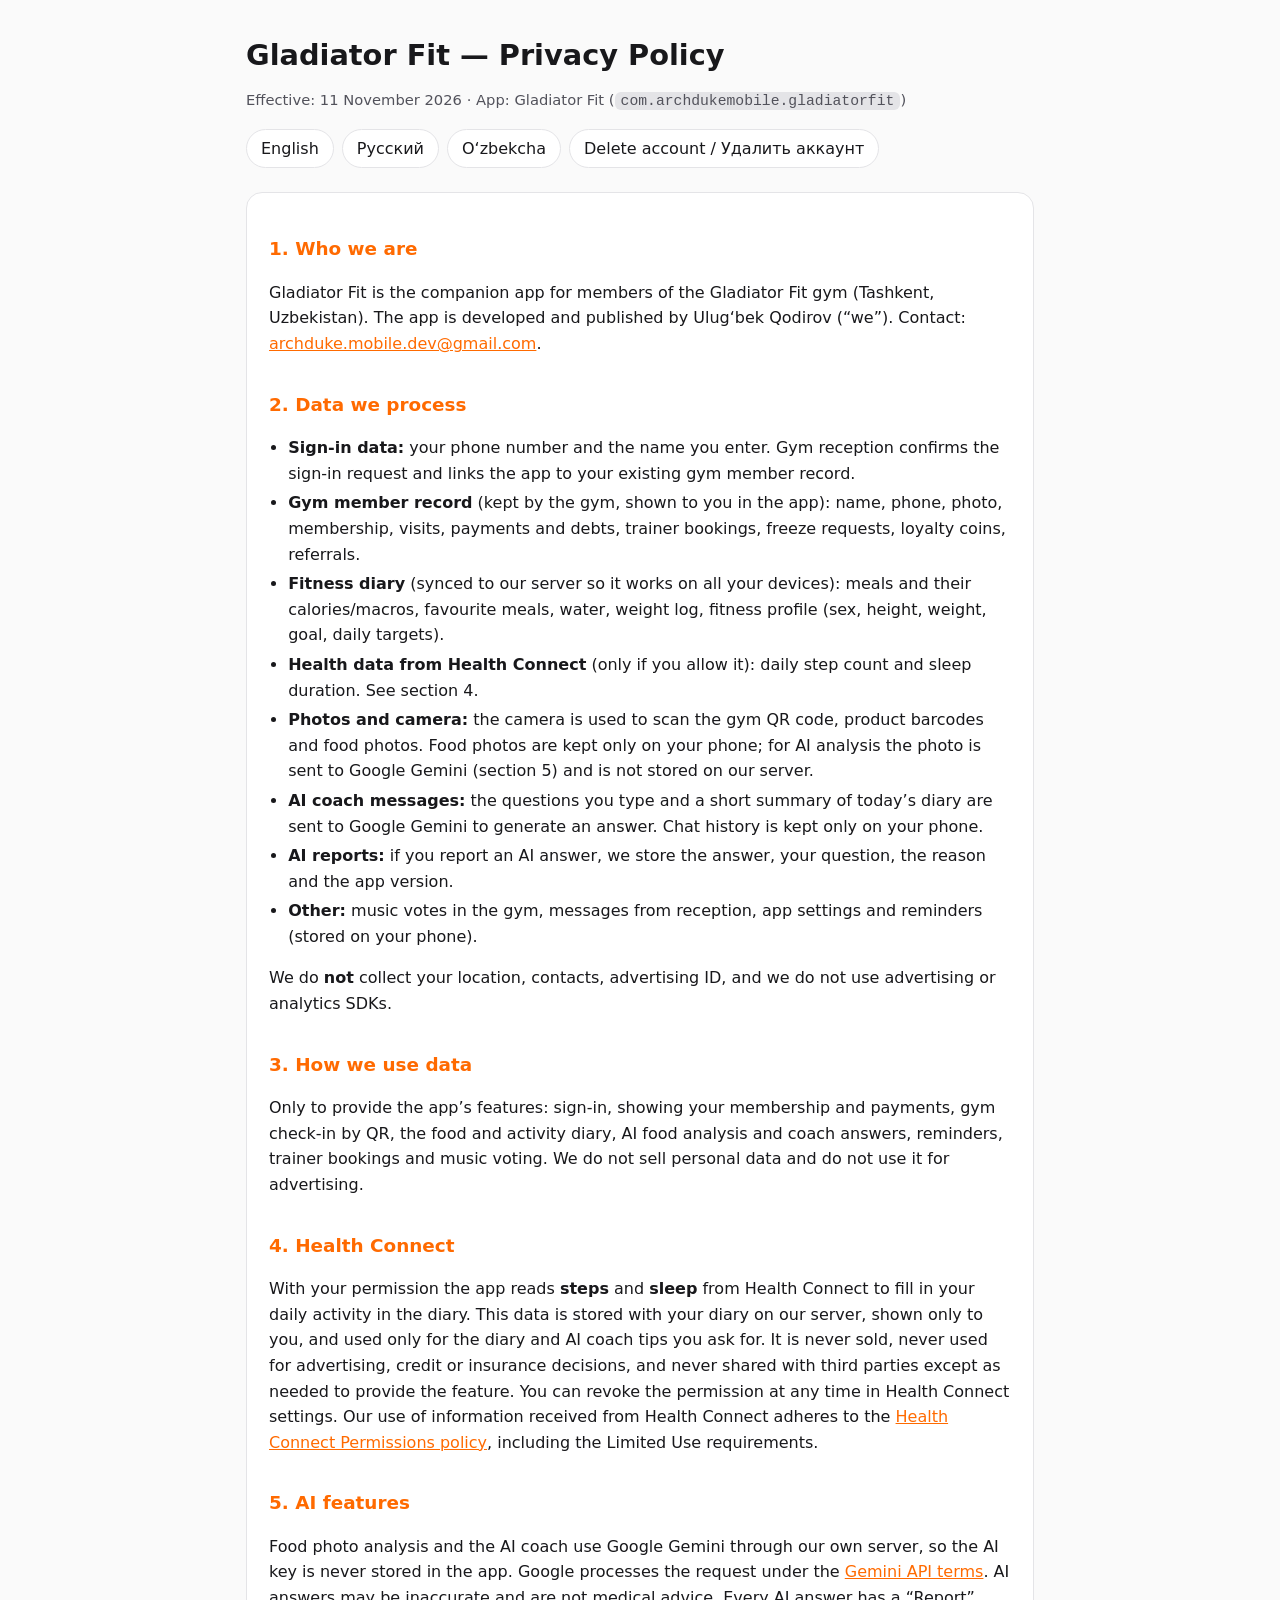
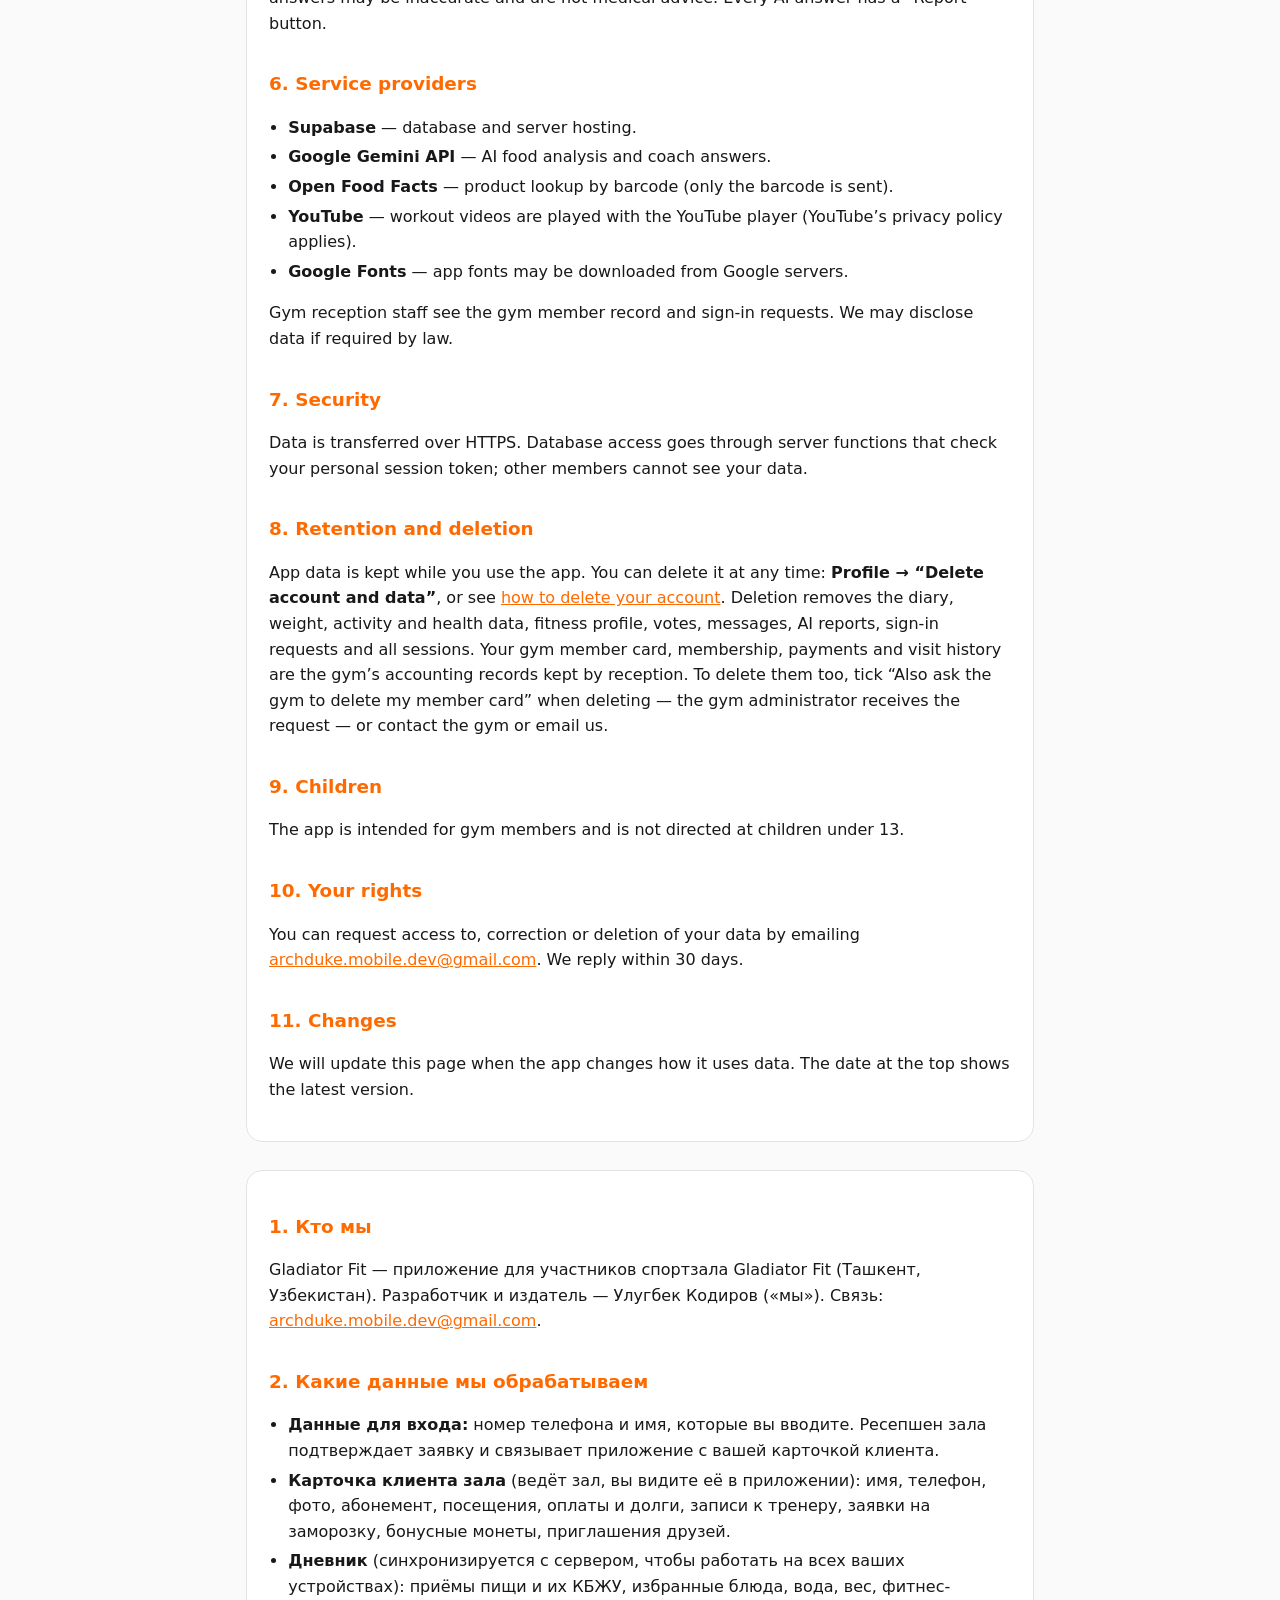
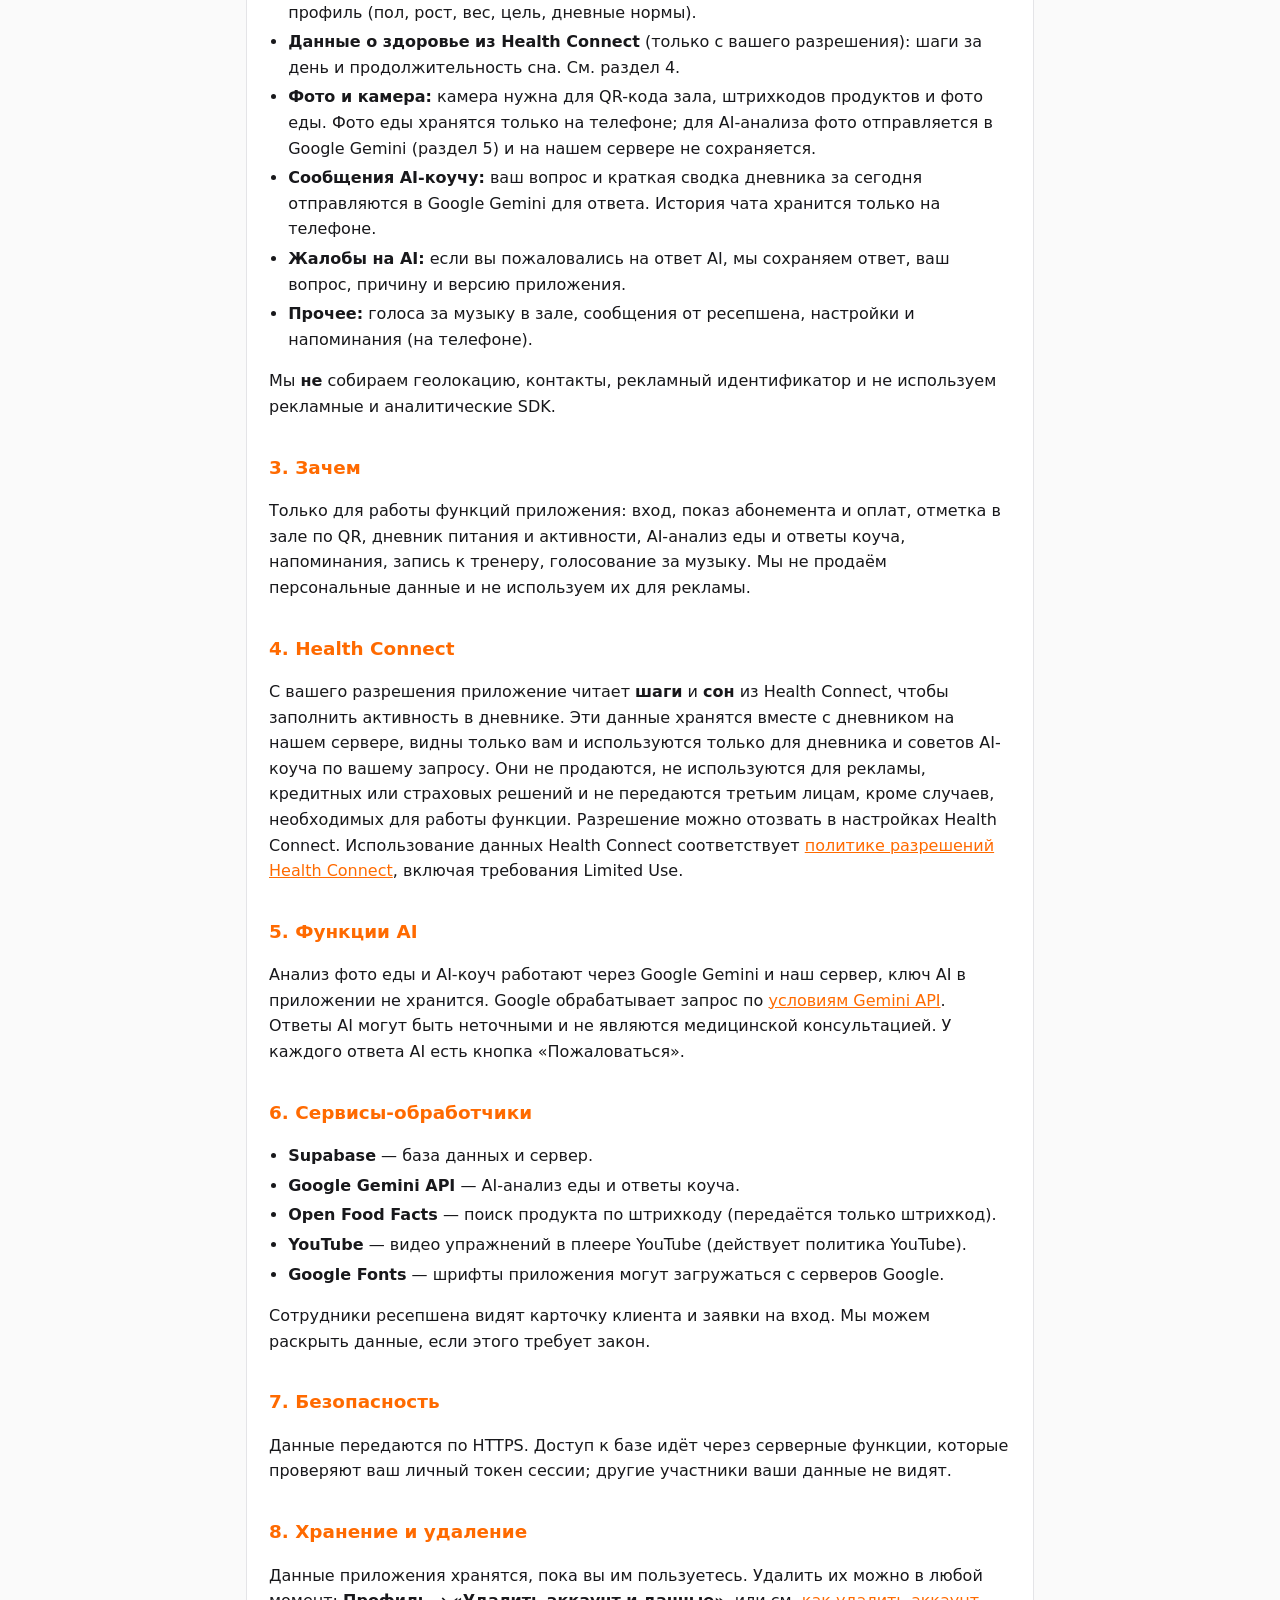
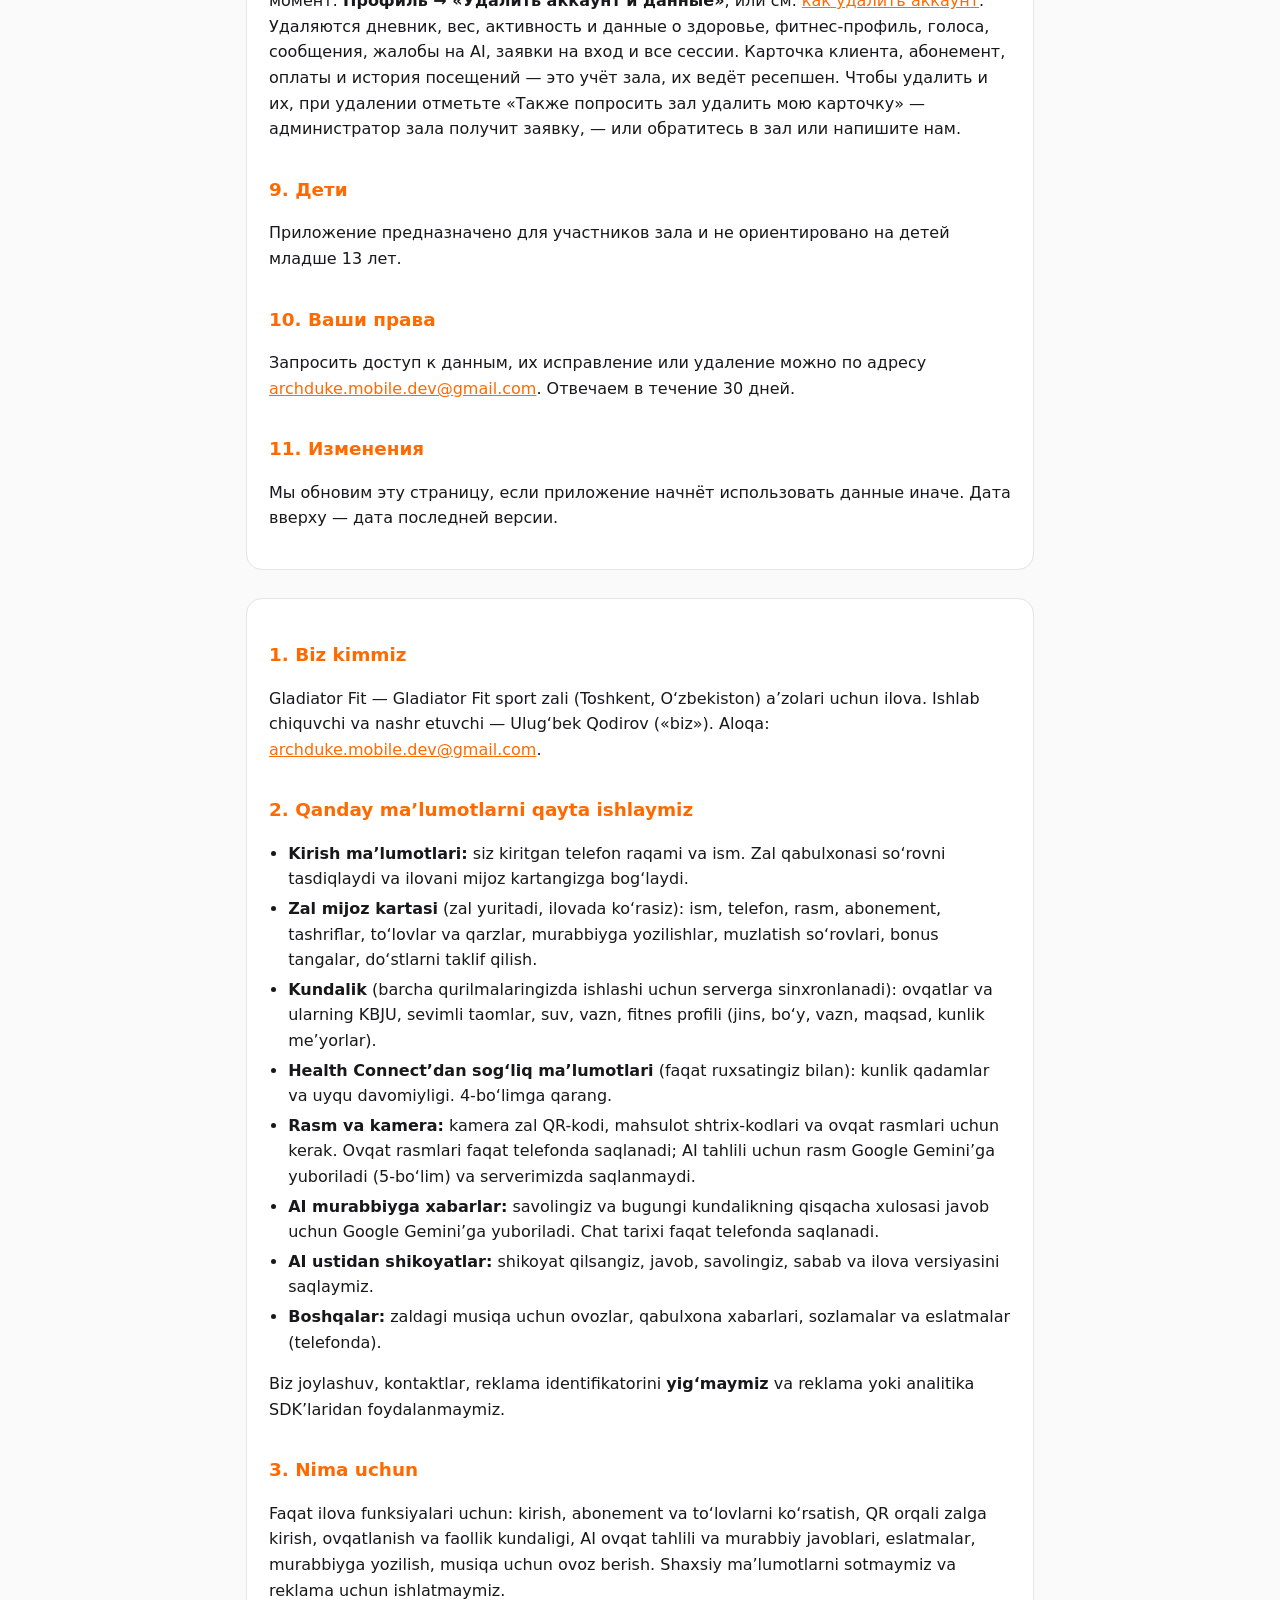
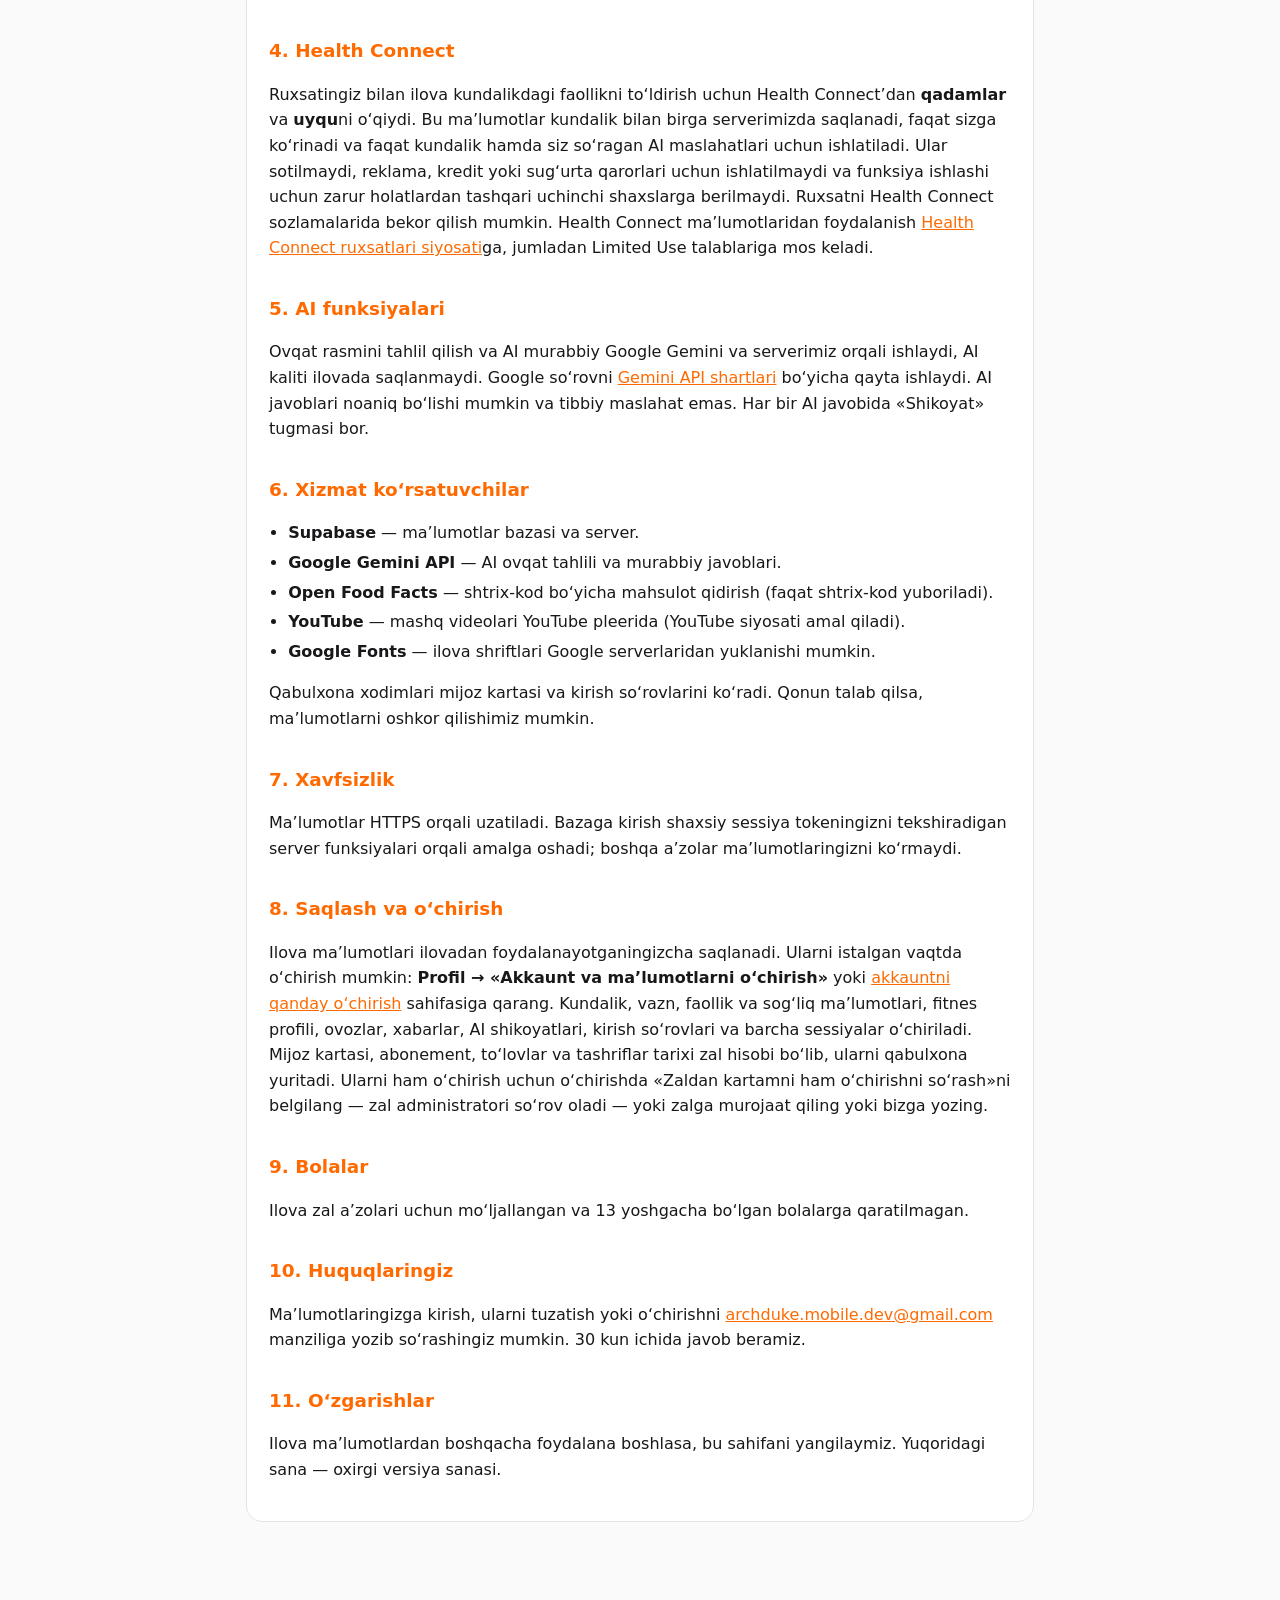
==== index.html @ bf70aa6d "Gladiator Fit privacy policy and account deletion pages Co-Authored-By: Claude Opus 5.5 <noreply@ant" ====
<!doctype html>
<html lang="en">
<head>
<meta charset="utf-8">
<meta name="viewport" content="width=device-width, initial-scale=1">
<title>Gladiator Fit — Privacy Policy</title>
<link rel="stylesheet" href="style.css">
</head>
<body>
<main>
<h1>Gladiator Fit — Privacy Policy</h1>
<p class="muted">Effective: 11 November 2026 · App: Gladiator Fit (<code>com.archdukemobile.gladiatorfit</code>)</p>
<nav class="lang"><a href="#en">English</a><a href="#ru">Русский</a><a href="#uz">O‘zbekcha</a><a href="delete-account/">Delete account / Удалить аккаунт</a></nav>

<!-- ═══════════════════════════ ENGLISH ═══════════════════════════ -->
<section class="l" id="en" lang="en">
<h2>1. Who we are</h2>
<p>Gladiator Fit is the companion app for members of the Gladiator Fit gym (Tashkent, Uzbekistan). The app is developed and published by Ulug‘bek Qodirov (“we”). Contact: <a href="mailto:archduke.mobile.dev@gmail.com">archduke.mobile.dev@gmail.com</a>.</p>

<h2>2. Data we process</h2>
<ul>
<li><b>Sign-in data:</b> your phone number and the name you enter. Gym reception confirms the sign-in request and links the app to your existing gym member record.</li>
<li><b>Gym member record</b> (kept by the gym, shown to you in the app): name, phone, photo, membership, visits, payments and debts, trainer bookings, freeze requests, loyalty coins, referrals.</li>
<li><b>Fitness diary</b> (synced to our server so it works on all your devices): meals and their calories/macros, favourite meals, water, weight log, fitness profile (sex, height, weight, goal, daily targets).</li>
<li><b>Health data from Health Connect</b> (only if you allow it): daily step count and sleep duration. See section 4.</li>
<li><b>Photos and camera:</b> the camera is used to scan the gym QR code, product barcodes and food photos. Food photos are kept only on your phone; for AI analysis the photo is sent to Google Gemini (section 5) and is not stored on our server.</li>
<li><b>AI coach messages:</b> the questions you type and a short summary of today’s diary are sent to Google Gemini to generate an answer. Chat history is kept only on your phone.</li>
<li><b>AI reports:</b> if you report an AI answer, we store the answer, your question, the reason and the app version.</li>
<li><b>Other:</b> music votes in the gym, messages from reception, app settings and reminders (stored on your phone).</li>
</ul>
<p>We do <b>not</b> collect your location, contacts, advertising ID, and we do not use advertising or analytics SDKs.</p>

<h2>3. How we use data</h2>
<p>Only to provide the app’s features: sign-in, showing your membership and payments, gym check-in by QR, the food and activity diary, AI food analysis and coach answers, reminders, trainer bookings and music voting. We do not sell personal data and do not use it for advertising.</p>

<h2>4. Health Connect</h2>
<p>With your permission the app reads <b>steps</b> and <b>sleep</b> from Health Connect to fill in your daily activity in the diary. This data is stored with your diary on our server, shown only to you, and used only for the diary and AI coach tips you ask for. It is never sold, never used for advertising, credit or insurance decisions, and never shared with third parties except as needed to provide the feature. You can revoke the permission at any time in Health Connect settings. Our use of information received from Health Connect adheres to the <a href="https://support.google.com/googleplay/android-developer/answer/12991134">Health Connect Permissions policy</a>, including the Limited Use requirements.</p>

<h2>5. AI features</h2>
<p>Food photo analysis and the AI coach use Google Gemini through our own server, so the AI key is never stored in the app. Google processes the request under the <a href="https://ai.google.dev/gemini-api/terms">Gemini API terms</a>. AI answers may be inaccurate and are not medical advice. Every AI answer has a “Report” button.</p>

<h2>6. Service providers</h2>
<ul>
<li><b>Supabase</b> — database and server hosting.</li>
<li><b>Google Gemini API</b> — AI food analysis and coach answers.</li>
<li><b>Open Food Facts</b> — product lookup by barcode (only the barcode is sent).</li>
<li><b>YouTube</b> — workout videos are played with the YouTube player (YouTube’s privacy policy applies).</li>
<li><b>Google Fonts</b> — app fonts may be downloaded from Google servers.</li>
</ul>
<p>Gym reception staff see the gym member record and sign-in requests. We may disclose data if required by law.</p>

<h2>7. Security</h2>
<p>Data is transferred over HTTPS. Database access goes through server functions that check your personal session token; other members cannot see your data.</p>

<h2>8. Retention and deletion</h2>
<p>App data is kept while you use the app. You can delete it at any time: <b>Profile → “Delete account and data”</b>, or see <a href="delete-account/">how to delete your account</a>. Deletion removes the diary, weight, activity and health data, fitness profile, votes, messages, AI reports, sign-in requests and all sessions. Your gym member card, membership, payments and visit history are the gym’s accounting records kept by reception. To delete them too, tick “Also ask the gym to delete my member card” when deleting — the gym administrator receives the request — or contact the gym or email us.</p>

<h2>9. Children</h2>
<p>The app is intended for gym members and is not directed at children under 13.</p>

<h2>10. Your rights</h2>
<p>You can request access to, correction or deletion of your data by emailing <a href="mailto:archduke.mobile.dev@gmail.com">archduke.mobile.dev@gmail.com</a>. We reply within 30 days.</p>

<h2>11. Changes</h2>
<p>We will update this page when the app changes how it uses data. The date at the top shows the latest version.</p>
</section>

<!-- ═══════════════════════════ РУССКИЙ ═══════════════════════════ -->
<section class="l" id="ru" lang="ru">
<h2>1. Кто мы</h2>
<p>Gladiator Fit — приложение для участников спортзала Gladiator Fit (Ташкент, Узбекистан). Разработчик и издатель — Улугбек Кодиров («мы»). Связь: <a href="mailto:archduke.mobile.dev@gmail.com">archduke.mobile.dev@gmail.com</a>.</p>

<h2>2. Какие данные мы обрабатываем</h2>
<ul>
<li><b>Данные для входа:</b> номер телефона и имя, которые вы вводите. Ресепшен зала подтверждает заявку и связывает приложение с вашей карточкой клиента.</li>
<li><b>Карточка клиента зала</b> (ведёт зал, вы видите её в приложении): имя, телефон, фото, абонемент, посещения, оплаты и долги, записи к тренеру, заявки на заморозку, бонусные монеты, приглашения друзей.</li>
<li><b>Дневник</b> (синхронизируется с сервером, чтобы работать на всех ваших устройствах): приёмы пищи и их КБЖУ, избранные блюда, вода, вес, фитнес-профиль (пол, рост, вес, цель, дневные нормы).</li>
<li><b>Данные о здоровье из Health Connect</b> (только с вашего разрешения): шаги за день и продолжительность сна. См. раздел 4.</li>
<li><b>Фото и камера:</b> камера нужна для QR-кода зала, штрихкодов продуктов и фото еды. Фото еды хранятся только на телефоне; для AI-анализа фото отправляется в Google Gemini (раздел 5) и на нашем сервере не сохраняется.</li>
<li><b>Сообщения AI-коучу:</b> ваш вопрос и краткая сводка дневника за сегодня отправляются в Google Gemini для ответа. История чата хранится только на телефоне.</li>
<li><b>Жалобы на AI:</b> если вы пожаловались на ответ AI, мы сохраняем ответ, ваш вопрос, причину и версию приложения.</li>
<li><b>Прочее:</b> голоса за музыку в зале, сообщения от ресепшена, настройки и напоминания (на телефоне).</li>
</ul>
<p>Мы <b>не</b> собираем геолокацию, контакты, рекламный идентификатор и не используем рекламные и аналитические SDK.</p>

<h2>3. Зачем</h2>
<p>Только для работы функций приложения: вход, показ абонемента и оплат, отметка в зале по QR, дневник питания и активности, AI-анализ еды и ответы коуча, напоминания, запись к тренеру, голосование за музыку. Мы не продаём персональные данные и не используем их для рекламы.</p>

<h2>4. Health Connect</h2>
<p>С вашего разрешения приложение читает <b>шаги</b> и <b>сон</b> из Health Connect, чтобы заполнить активность в дневнике. Эти данные хранятся вместе с дневником на нашем сервере, видны только вам и используются только для дневника и советов AI-коуча по вашему запросу. Они не продаются, не используются для рекламы, кредитных или страховых решений и не передаются третьим лицам, кроме случаев, необходимых для работы функции. Разрешение можно отозвать в настройках Health Connect. Использование данных Health Connect соответствует <a href="https://support.google.com/googleplay/android-developer/answer/12991134">политике разрешений Health Connect</a>, включая требования Limited Use.</p>

<h2>5. Функции AI</h2>
<p>Анализ фото еды и AI-коуч работают через Google Gemini и наш сервер, ключ AI в приложении не хранится. Google обрабатывает запрос по <a href="https://ai.google.dev/gemini-api/terms">условиям Gemini API</a>. Ответы AI могут быть неточными и не являются медицинской консультацией. У каждого ответа AI есть кнопка «Пожаловаться».</p>

<h2>6. Сервисы-обработчики</h2>
<ul>
<li><b>Supabase</b> — база данных и сервер.</li>
<li><b>Google Gemini API</b> — AI-анализ еды и ответы коуча.</li>
<li><b>Open Food Facts</b> — поиск продукта по штрихкоду (передаётся только штрихкод).</li>
<li><b>YouTube</b> — видео упражнений в плеере YouTube (действует политика YouTube).</li>
<li><b>Google Fonts</b> — шрифты приложения могут загружаться с серверов Google.</li>
</ul>
<p>Сотрудники ресепшена видят карточку клиента и заявки на вход. Мы можем раскрыть данные, если этого требует закон.</p>

<h2>7. Безопасность</h2>
<p>Данные передаются по HTTPS. Доступ к базе идёт через серверные функции, которые проверяют ваш личный токен сессии; другие участники ваши данные не видят.</p>

<h2>8. Хранение и удаление</h2>
<p>Данные приложения хранятся, пока вы им пользуетесь. Удалить их можно в любой момент: <b>Профиль → «Удалить аккаунт и данные»</b>, или см. <a href="delete-account/#ru">как удалить аккаунт</a>. Удаляются дневник, вес, активность и данные о здоровье, фитнес-профиль, голоса, сообщения, жалобы на AI, заявки на вход и все сессии. Карточка клиента, абонемент, оплаты и история посещений — это учёт зала, их ведёт ресепшен. Чтобы удалить и их, при удалении отметьте «Также попросить зал удалить мою карточку» — администратор зала получит заявку, — или обратитесь в зал или напишите нам.</p>

<h2>9. Дети</h2>
<p>Приложение предназначено для участников зала и не ориентировано на детей младше 13 лет.</p>

<h2>10. Ваши права</h2>
<p>Запросить доступ к данным, их исправление или удаление можно по адресу <a href="mailto:archduke.mobile.dev@gmail.com">archduke.mobile.dev@gmail.com</a>. Отвечаем в течение 30 дней.</p>

<h2>11. Изменения</h2>
<p>Мы обновим эту страницу, если приложение начнёт использовать данные иначе. Дата вверху — дата последней версии.</p>
</section>

<!-- ═══════════════════════════ O‘ZBEKCHA ═══════════════════════════ -->
<section class="l" id="uz" lang="uz">
<h2>1. Biz kimmiz</h2>
<p>Gladiator Fit — Gladiator Fit sport zali (Toshkent, O‘zbekiston) a’zolari uchun ilova. Ishlab chiquvchi va nashr etuvchi — Ulug‘bek Qodirov («biz»). Aloqa: <a href="mailto:archduke.mobile.dev@gmail.com">archduke.mobile.dev@gmail.com</a>.</p>

<h2>2. Qanday ma’lumotlarni qayta ishlaymiz</h2>
<ul>
<li><b>Kirish ma’lumotlari:</b> siz kiritgan telefon raqami va ism. Zal qabulxonasi so‘rovni tasdiqlaydi va ilovani mijoz kartangizga bog‘laydi.</li>
<li><b>Zal mijoz kartasi</b> (zal yuritadi, ilovada ko‘rasiz): ism, telefon, rasm, abonement, tashriflar, to‘lovlar va qarzlar, murabbiyga yozilishlar, muzlatish so‘rovlari, bonus tangalar, do‘stlarni taklif qilish.</li>
<li><b>Kundalik</b> (barcha qurilmalaringizda ishlashi uchun serverga sinxronlanadi): ovqatlar va ularning KBJU, sevimli taomlar, suv, vazn, fitnes profili (jins, bo‘y, vazn, maqsad, kunlik me’yorlar).</li>
<li><b>Health Connect’dan sog‘liq ma’lumotlari</b> (faqat ruxsatingiz bilan): kunlik qadamlar va uyqu davomiyligi. 4-bo‘limga qarang.</li>
<li><b>Rasm va kamera:</b> kamera zal QR-kodi, mahsulot shtrix-kodlari va ovqat rasmlari uchun kerak. Ovqat rasmlari faqat telefonda saqlanadi; AI tahlili uchun rasm Google Gemini’ga yuboriladi (5-bo‘lim) va serverimizda saqlanmaydi.</li>
<li><b>AI murabbiyga xabarlar:</b> savolingiz va bugungi kundalikning qisqacha xulosasi javob uchun Google Gemini’ga yuboriladi. Chat tarixi faqat telefonda saqlanadi.</li>
<li><b>AI ustidan shikoyatlar:</b> shikoyat qilsangiz, javob, savolingiz, sabab va ilova versiyasini saqlaymiz.</li>
<li><b>Boshqalar:</b> zaldagi musiqa uchun ovozlar, qabulxona xabarlari, sozlamalar va eslatmalar (telefonda).</li>
</ul>
<p>Biz joylashuv, kontaktlar, reklama identifikatorini <b>yig‘maymiz</b> va reklama yoki analitika SDK’laridan foydalanmaymiz.</p>

<h2>3. Nima uchun</h2>
<p>Faqat ilova funksiyalari uchun: kirish, abonement va to‘lovlarni ko‘rsatish, QR orqali zalga kirish, ovqatlanish va faollik kundaligi, AI ovqat tahlili va murabbiy javoblari, eslatmalar, murabbiyga yozilish, musiqa uchun ovoz berish. Shaxsiy ma’lumotlarni sotmaymiz va reklama uchun ishlatmaymiz.</p>

<h2>4. Health Connect</h2>
<p>Ruxsatingiz bilan ilova kundalikdagi faollikni to‘ldirish uchun Health Connect’dan <b>qadamlar</b> va <b>uyqu</b>ni o‘qiydi. Bu ma’lumotlar kundalik bilan birga serverimizda saqlanadi, faqat sizga ko‘rinadi va faqat kundalik hamda siz so‘ragan AI maslahatlari uchun ishlatiladi. Ular sotilmaydi, reklama, kredit yoki sug‘urta qarorlari uchun ishlatilmaydi va funksiya ishlashi uchun zarur holatlardan tashqari uchinchi shaxslarga berilmaydi. Ruxsatni Health Connect sozlamalarida bekor qilish mumkin. Health Connect ma’lumotlaridan foydalanish <a href="https://support.google.com/googleplay/android-developer/answer/12991134">Health Connect ruxsatlari siyosati</a>ga, jumladan Limited Use talablariga mos keladi.</p>

<h2>5. AI funksiyalari</h2>
<p>Ovqat rasmini tahlil qilish va AI murabbiy Google Gemini va serverimiz orqali ishlaydi, AI kaliti ilovada saqlanmaydi. Google so‘rovni <a href="https://ai.google.dev/gemini-api/terms">Gemini API shartlari</a> bo‘yicha qayta ishlaydi. AI javoblari noaniq bo‘lishi mumkin va tibbiy maslahat emas. Har bir AI javobida «Shikoyat» tugmasi bor.</p>

<h2>6. Xizmat ko‘rsatuvchilar</h2>
<ul>
<li><b>Supabase</b> — ma’lumotlar bazasi va server.</li>
<li><b>Google Gemini API</b> — AI ovqat tahlili va murabbiy javoblari.</li>
<li><b>Open Food Facts</b> — shtrix-kod bo‘yicha mahsulot qidirish (faqat shtrix-kod yuboriladi).</li>
<li><b>YouTube</b> — mashq videolari YouTube pleerida (YouTube siyosati amal qiladi).</li>
<li><b>Google Fonts</b> — ilova shriftlari Google serverlaridan yuklanishi mumkin.</li>
</ul>
<p>Qabulxona xodimlari mijoz kartasi va kirish so‘rovlarini ko‘radi. Qonun talab qilsa, ma’lumotlarni oshkor qilishimiz mumkin.</p>

<h2>7. Xavfsizlik</h2>
<p>Ma’lumotlar HTTPS orqali uzatiladi. Bazaga kirish shaxsiy sessiya tokeningizni tekshiradigan server funksiyalari orqali amalga oshadi; boshqa a’zolar ma’lumotlaringizni ko‘rmaydi.</p>

<h2>8. Saqlash va o‘chirish</h2>
<p>Ilova ma’lumotlari ilovadan foydalanayotganingizcha saqlanadi. Ularni istalgan vaqtda o‘chirish mumkin: <b>Profil → «Akkaunt va ma’lumotlarni o‘chirish»</b> yoki <a href="delete-account/#uz">akkauntni qanday o‘chirish</a> sahifasiga qarang. Kundalik, vazn, faollik va sog‘liq ma’lumotlari, fitnes profili, ovozlar, xabarlar, AI shikoyatlari, kirish so‘rovlari va barcha sessiyalar o‘chiriladi. Mijoz kartasi, abonement, to‘lovlar va tashriflar tarixi zal hisobi bo‘lib, ularni qabulxona yuritadi. Ularni ham o‘chirish uchun o‘chirishda «Zaldan kartamni ham o‘chirishni so‘rash»ni belgilang — zal administratori so‘rov oladi — yoki zalga murojaat qiling yoki bizga yozing.</p>

<h2>9. Bolalar</h2>
<p>Ilova zal a’zolari uchun mo‘ljallangan va 13 yoshgacha bo‘lgan bolalarga qaratilmagan.</p>

<h2>10. Huquqlaringiz</h2>
<p>Ma’lumotlaringizga kirish, ularni tuzatish yoki o‘chirishni <a href="mailto:archduke.mobile.dev@gmail.com">archduke.mobile.dev@gmail.com</a> manziliga yozib so‘rashingiz mumkin. 30 kun ichida javob beramiz.</p>

<h2>11. O‘zgarishlar</h2>
<p>Ilova ma’lumotlardan boshqacha foydalana boshlasa, bu sahifani yangilaymiz. Yuqoridagi sana — oxirgi versiya sanasi.</p>
</section>
</main>
</body>
</html>
---- style.css ----
:root{--bg:#0f0f10;--card:#18181b;--text:#e7e7ea;--muted:#a1a1aa;--accent:#ff6a00;--line:#2a2a30}
@media (prefers-color-scheme: light){:root{--bg:#fafafa;--card:#fff;--text:#18181b;--muted:#52525b;--line:#e4e4e7}}
*{box-sizing:border-box}
body{margin:0;background:var(--bg);color:var(--text);font:16px/1.6 system-ui,-apple-system,"Segoe UI",Roboto,sans-serif}
main{max-width:820px;margin:0 auto;padding:32px 16px 64px}
h1{font-size:1.8rem;line-height:1.25;margin:.2em 0}
h2{font-size:1.15rem;margin:1.8em 0 .4em;color:var(--accent)}
.lang{display:flex;gap:8px;flex-wrap:wrap;margin:12px 0 24px}
.lang a{padding:6px 14px;border:1px solid var(--line);border-radius:999px;color:var(--text);text-decoration:none;background:var(--card)}
section.l{background:var(--card);border:1px solid var(--line);border-radius:16px;padding:8px 22px 22px;margin-bottom:28px}
.muted{color:var(--muted);font-size:.92rem}
a{color:var(--accent)}
ul{padding-left:1.2em}
li{margin:.25em 0}
code{background:var(--line);padding:1px 6px;border-radius:6px}
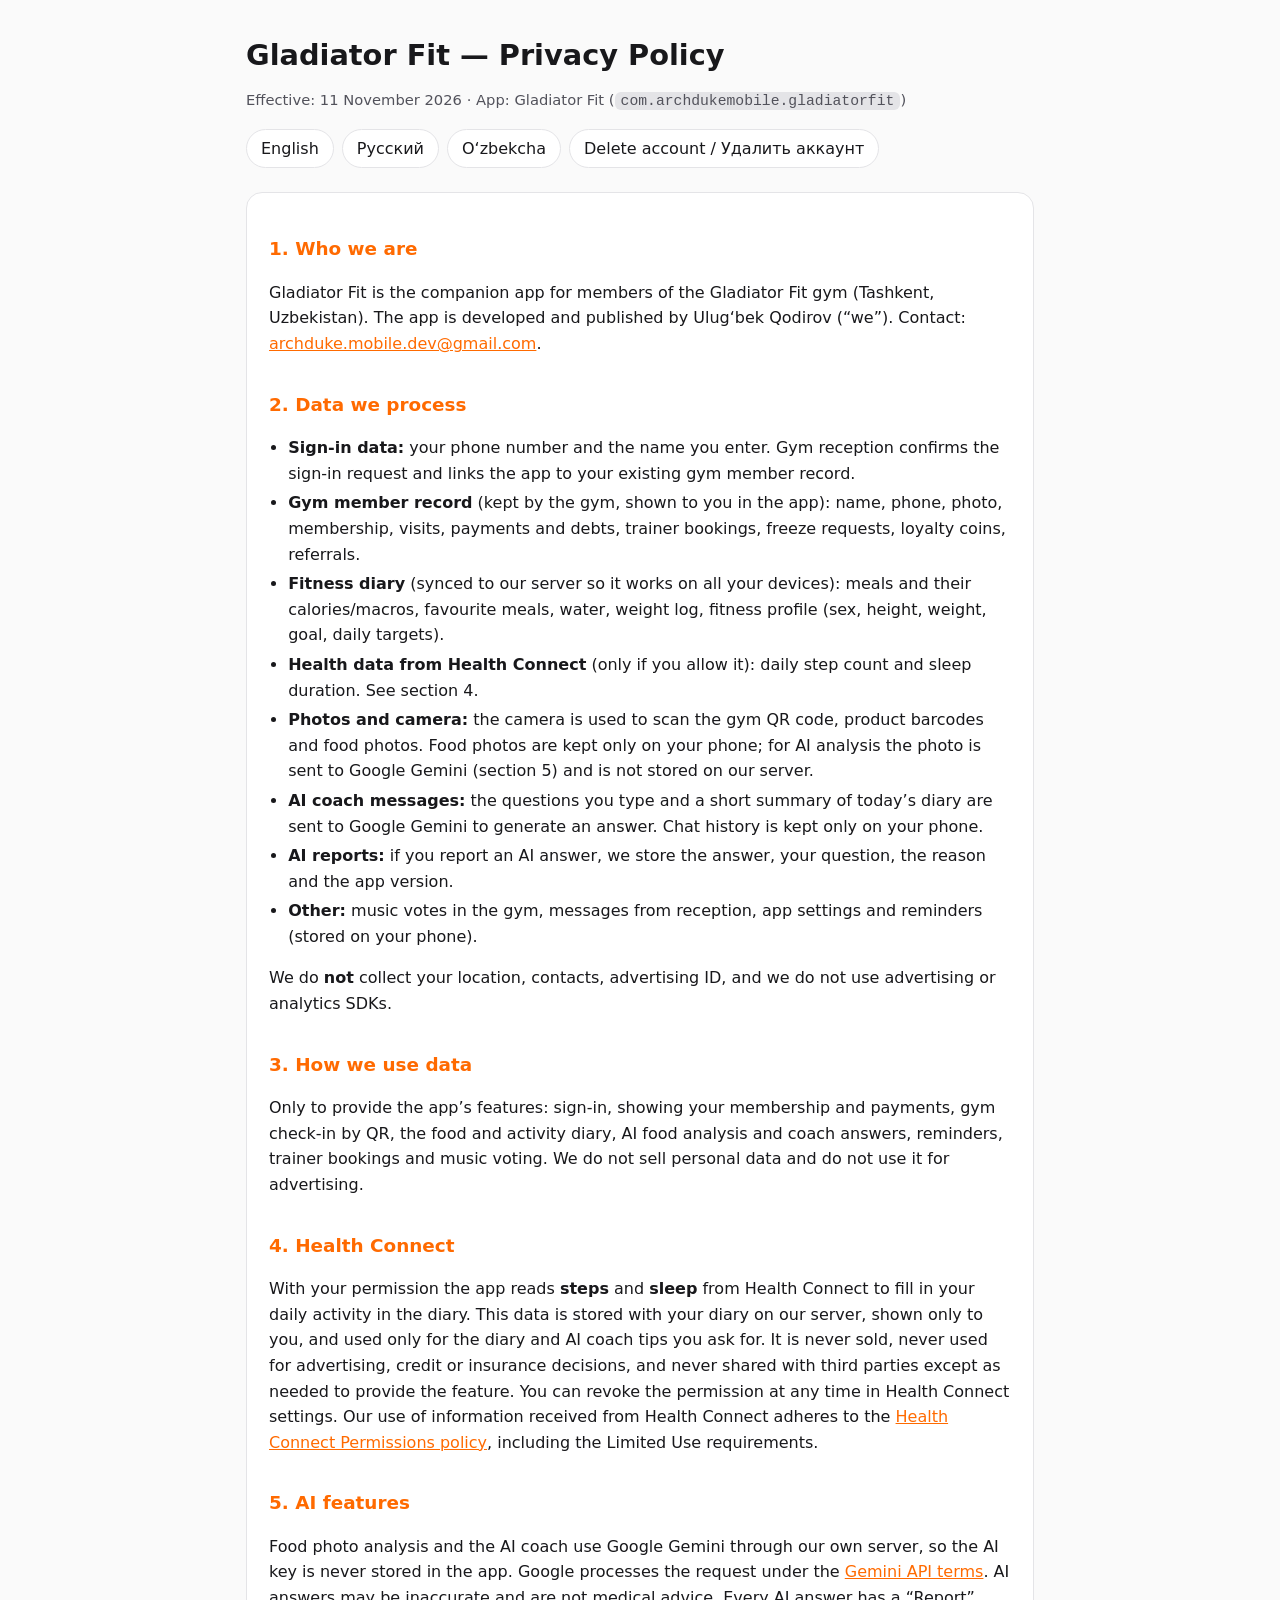
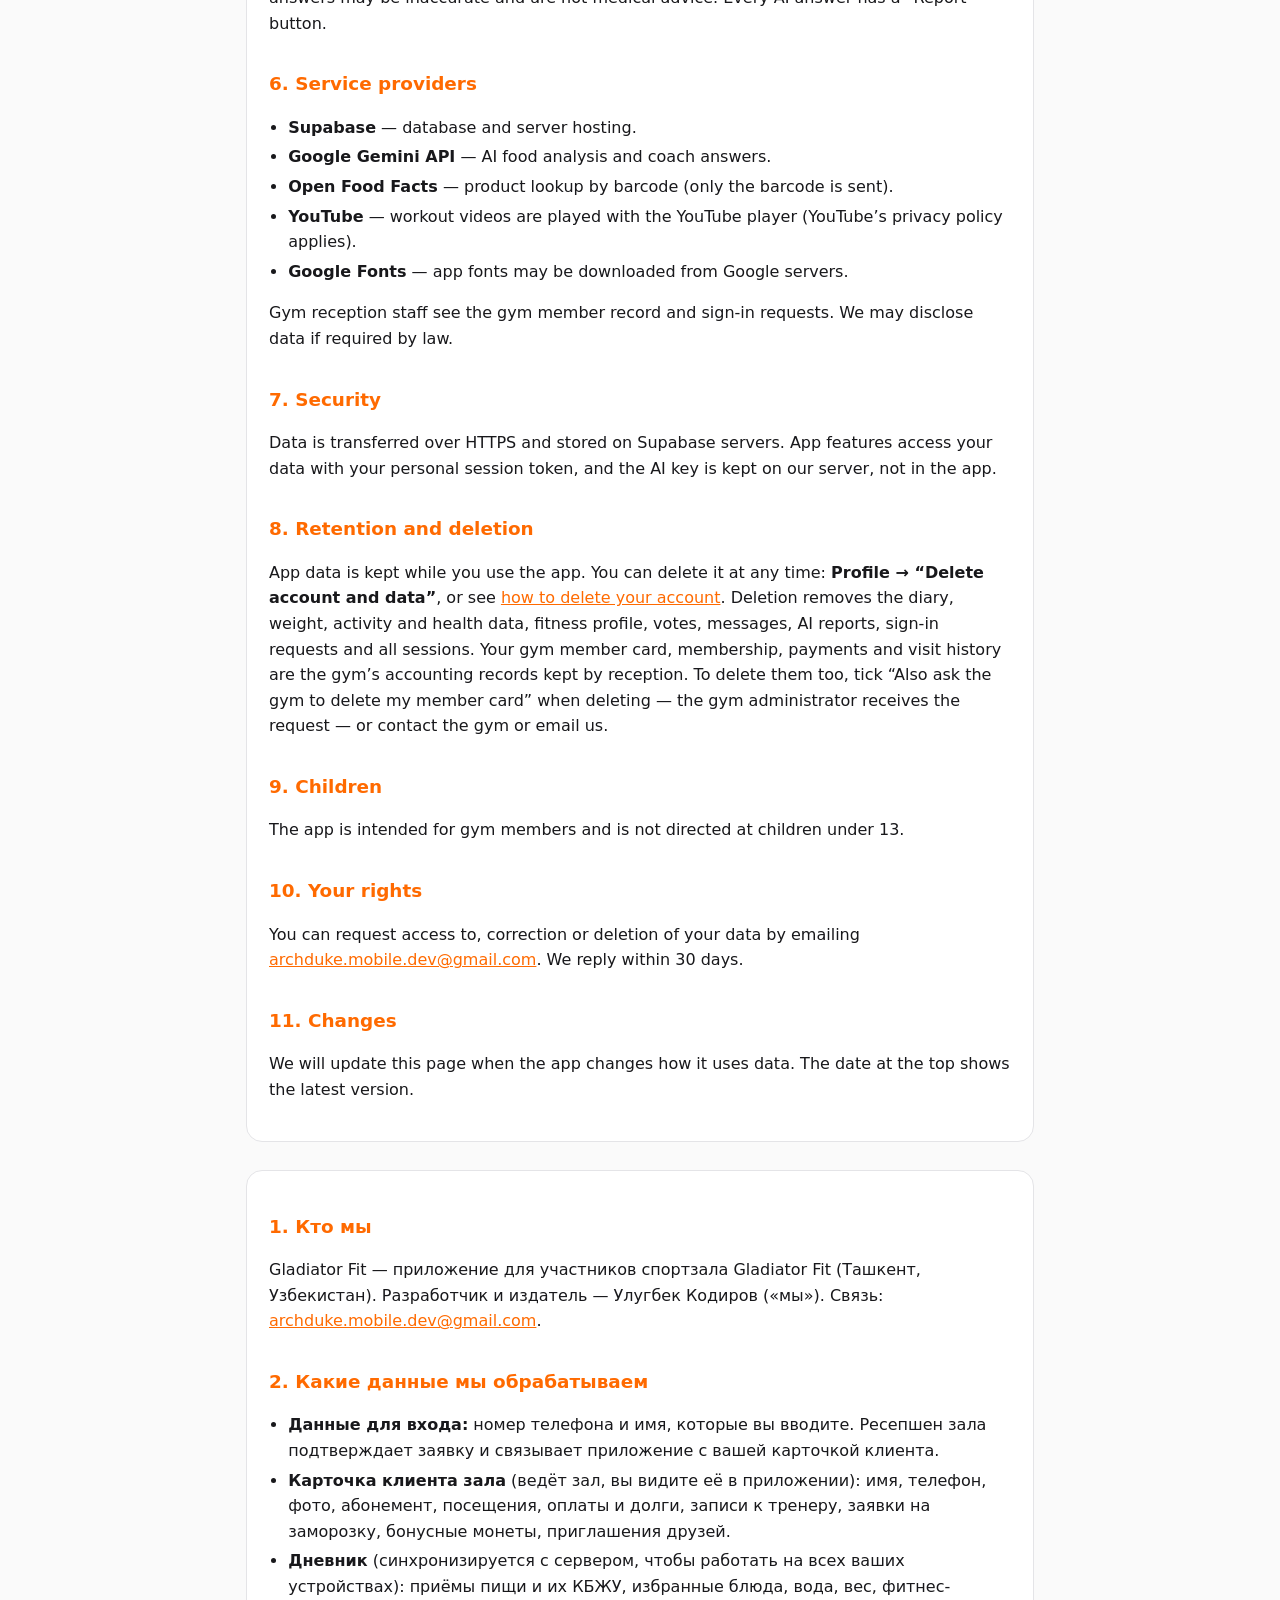
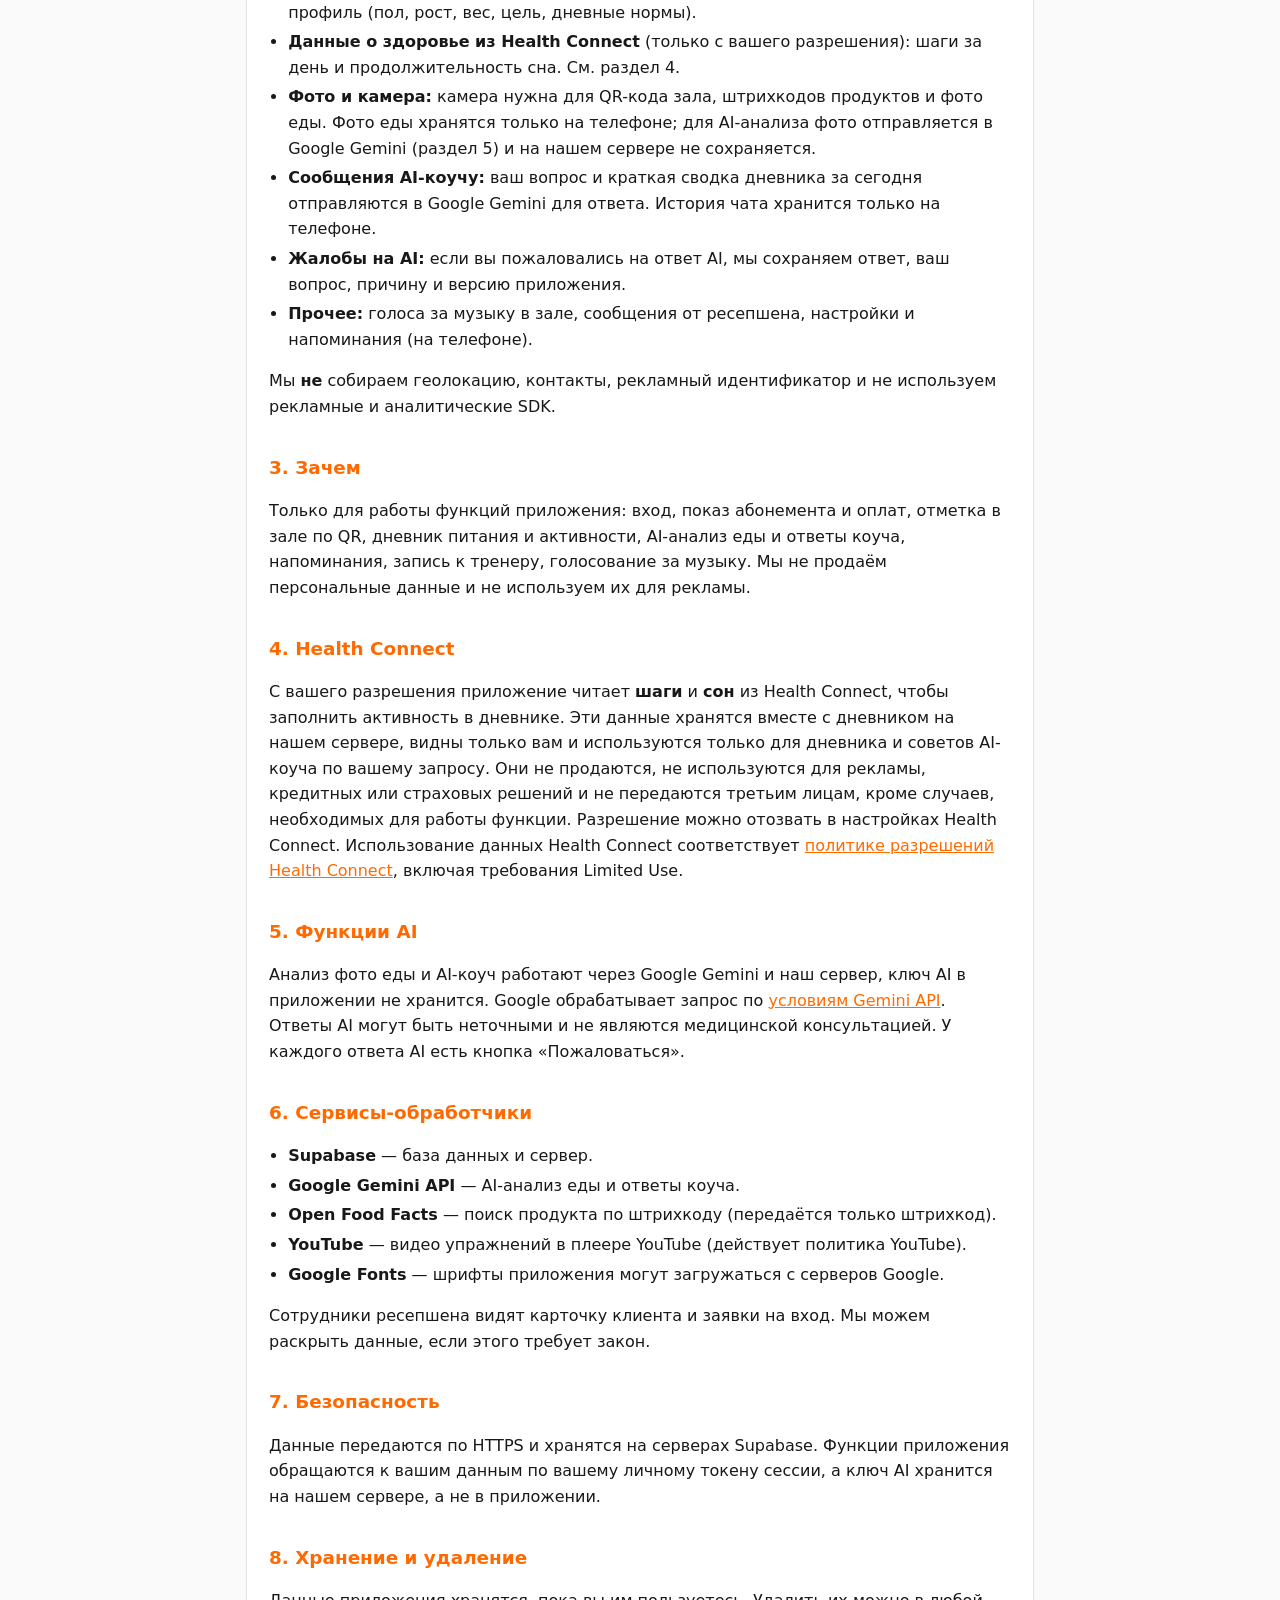
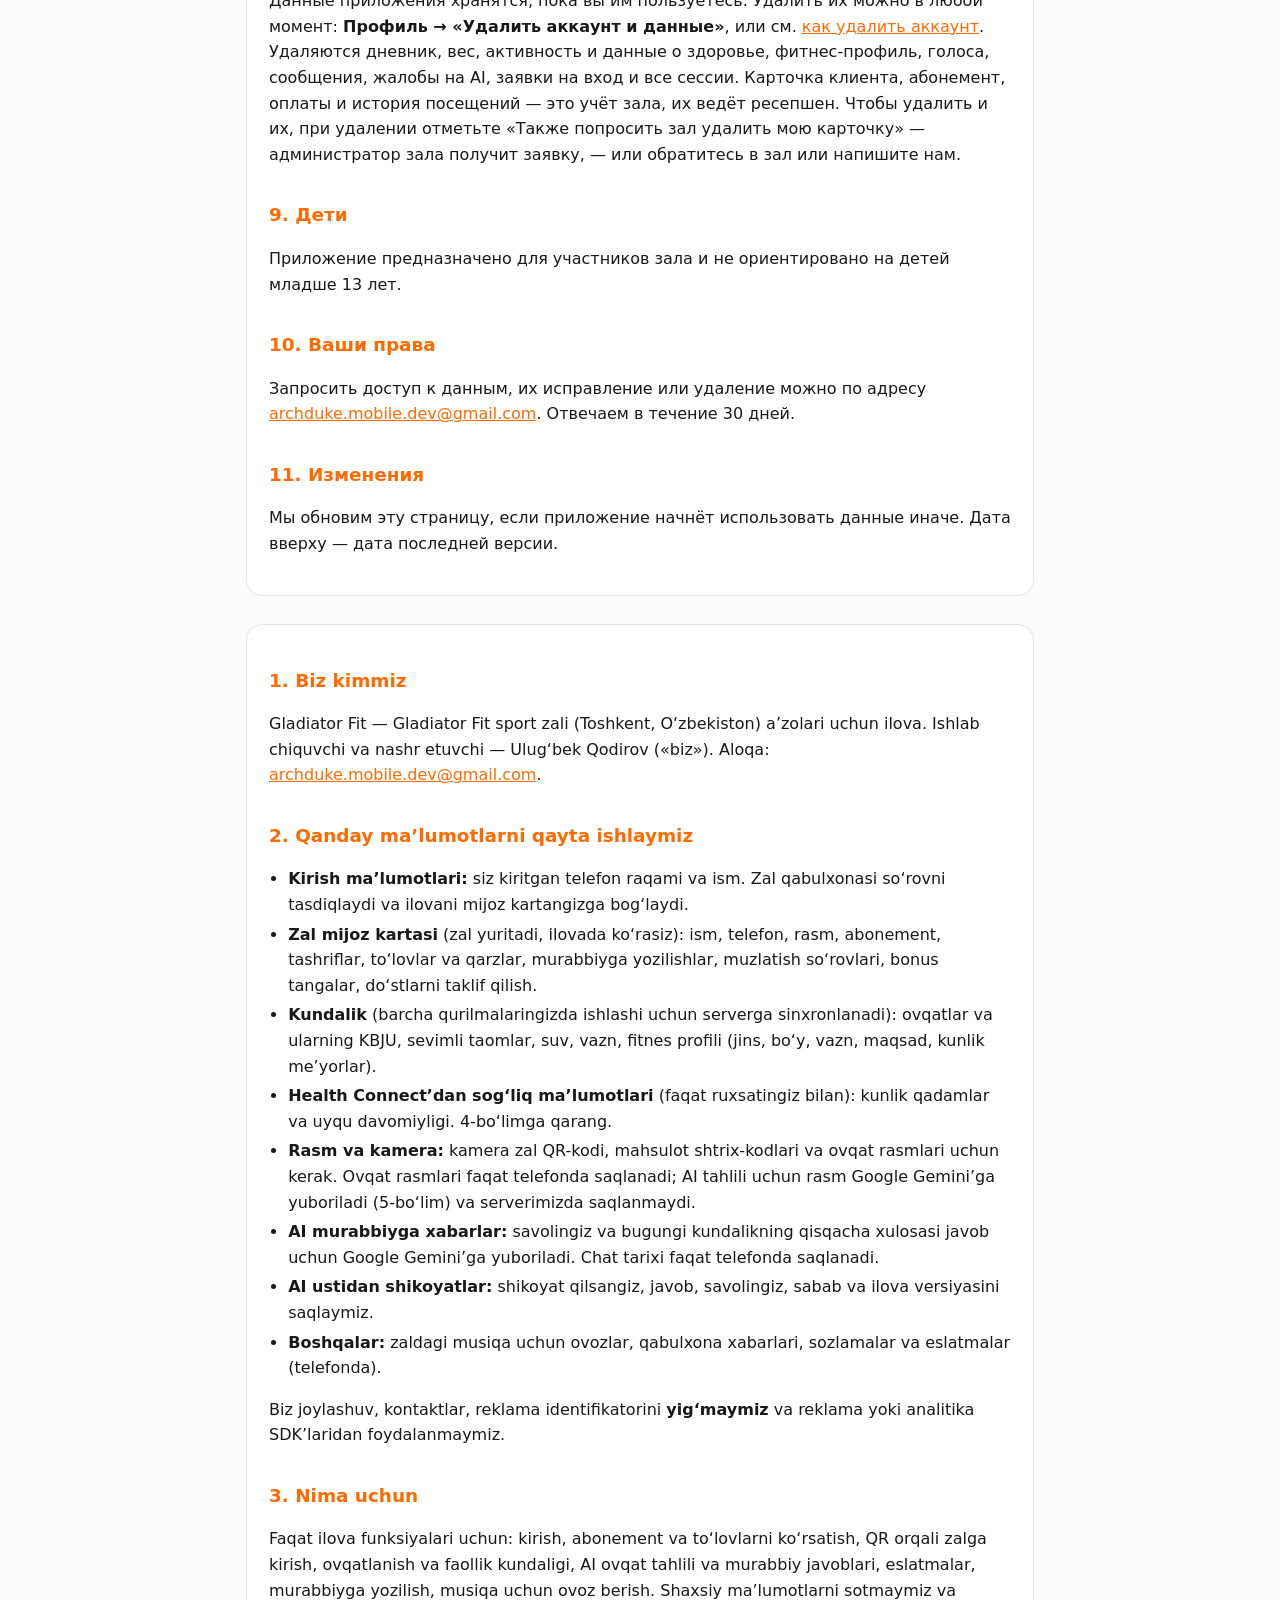
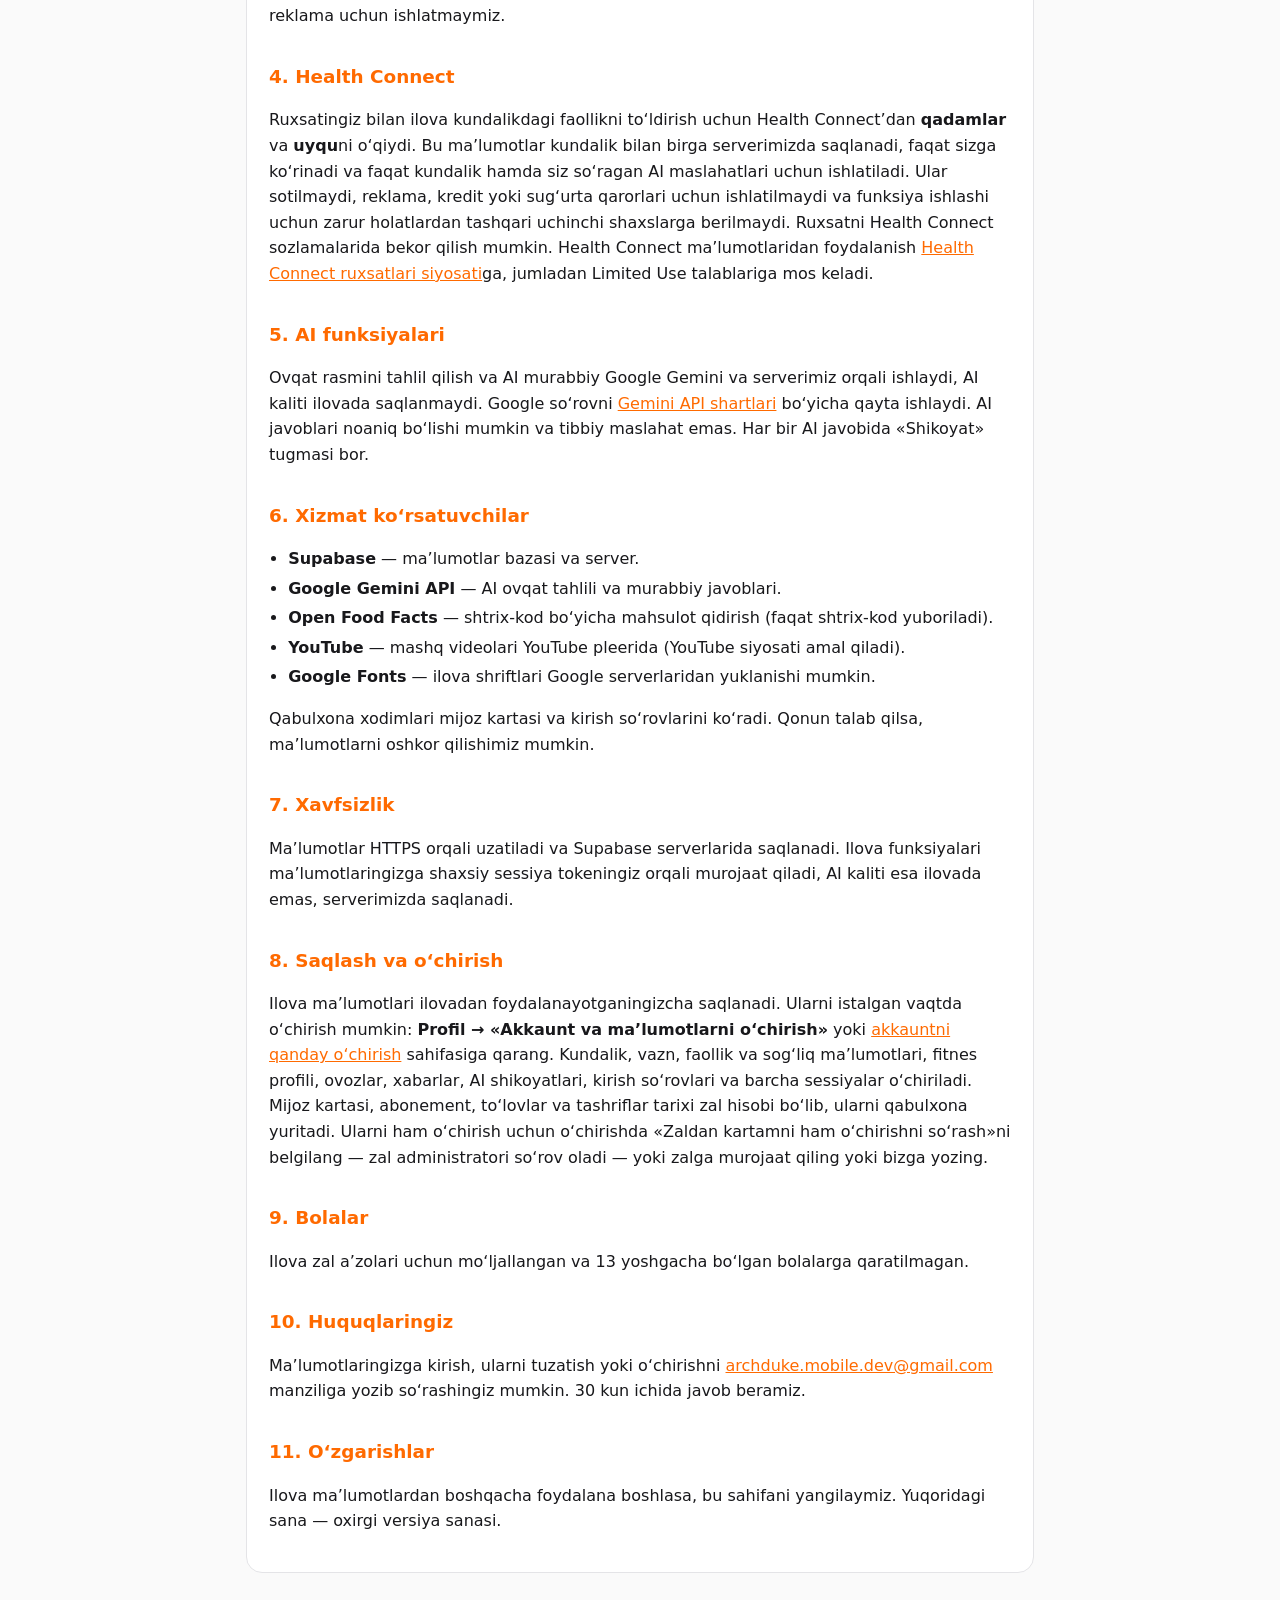
==== commit 755d6dd5: "Security section: state only what is true today Co-Authored-By: Claude Opus 5.5 <noreply@anthropic.c" ====
--- a/index.html
+++ b/index.html
@@ -50,7 +50,7 @@
 <p>Gym reception staff see the gym member record and sign-in requests. We may disclose data if required by law.</p>
 
 <h2>7. Security</h2>
-<p>Data is transferred over HTTPS. Database access goes through server functions that check your personal session token; other members cannot see your data.</p>
+<p>Data is transferred over HTTPS and stored on Supabase servers. App features access your data with your personal session token, and the AI key is kept on our server, not in the app.</p>
 
 <h2>8. Retention and deletion</h2>
 <p>App data is kept while you use the app. You can delete it at any time: <b>Profile → “Delete account and data”</b>, or see <a href="delete-account/">how to delete your account</a>. Deletion removes the diary, weight, activity and health data, fitness profile, votes, messages, AI reports, sign-in requests and all sessions. Your gym member card, membership, payments and visit history are the gym’s accounting records kept by reception. To delete them too, tick “Also ask the gym to delete my member card” when deleting — the gym administrator receives the request — or contact the gym or email us.</p>
@@ -103,7 +103,7 @@
 <p>Сотрудники ресепшена видят карточку клиента и заявки на вход. Мы можем раскрыть данные, если этого требует закон.</p>
 
 <h2>7. Безопасность</h2>
-<p>Данные передаются по HTTPS. Доступ к базе идёт через серверные функции, которые проверяют ваш личный токен сессии; другие участники ваши данные не видят.</p>
+<p>Данные передаются по HTTPS и хранятся на серверах Supabase. Функции приложения обращаются к вашим данным по вашему личному токену сессии, а ключ AI хранится на нашем сервере, а не в приложении.</p>
 
 <h2>8. Хранение и удаление</h2>
 <p>Данные приложения хранятся, пока вы им пользуетесь. Удалить их можно в любой момент: <b>Профиль → «Удалить аккаунт и данные»</b>, или см. <a href="delete-account/#ru">как удалить аккаунт</a>. Удаляются дневник, вес, активность и данные о здоровье, фитнес-профиль, голоса, сообщения, жалобы на AI, заявки на вход и все сессии. Карточка клиента, абонемент, оплаты и история посещений — это учёт зала, их ведёт ресепшен. Чтобы удалить и их, при удалении отметьте «Также попросить зал удалить мою карточку» — администратор зала получит заявку, — или обратитесь в зал или напишите нам.</p>
@@ -156,7 +156,7 @@
 <p>Qabulxona xodimlari mijoz kartasi va kirish so‘rovlarini ko‘radi. Qonun talab qilsa, ma’lumotlarni oshkor qilishimiz mumkin.</p>
 
 <h2>7. Xavfsizlik</h2>
-<p>Ma’lumotlar HTTPS orqali uzatiladi. Bazaga kirish shaxsiy sessiya tokeningizni tekshiradigan server funksiyalari orqali amalga oshadi; boshqa a’zolar ma’lumotlaringizni ko‘rmaydi.</p>
+<p>Ma’lumotlar HTTPS orqali uzatiladi va Supabase serverlarida saqlanadi. Ilova funksiyalari ma’lumotlaringizga shaxsiy sessiya tokeningiz orqali murojaat qiladi, AI kaliti esa ilovada emas, serverimizda saqlanadi.</p>
 
 <h2>8. Saqlash va o‘chirish</h2>
 <p>Ilova ma’lumotlari ilovadan foydalanayotganingizcha saqlanadi. Ularni istalgan vaqtda o‘chirish mumkin: <b>Profil → «Akkaunt va ma’lumotlarni o‘chirish»</b> yoki <a href="delete-account/#uz">akkauntni qanday o‘chirish</a> sahifasiga qarang. Kundalik, vazn, faollik va sog‘liq ma’lumotlari, fitnes profili, ovozlar, xabarlar, AI shikoyatlari, kirish so‘rovlari va barcha sessiyalar o‘chiriladi. Mijoz kartasi, abonement, to‘lovlar va tashriflar tarixi zal hisobi bo‘lib, ularni qabulxona yuritadi. Ularni ham o‘chirish uchun o‘chirishda «Zaldan kartamni ham o‘chirishni so‘rash»ni belgilang — zal administratori so‘rov oladi — yoki zalga murojaat qiling yoki bizga yozing.</p>
